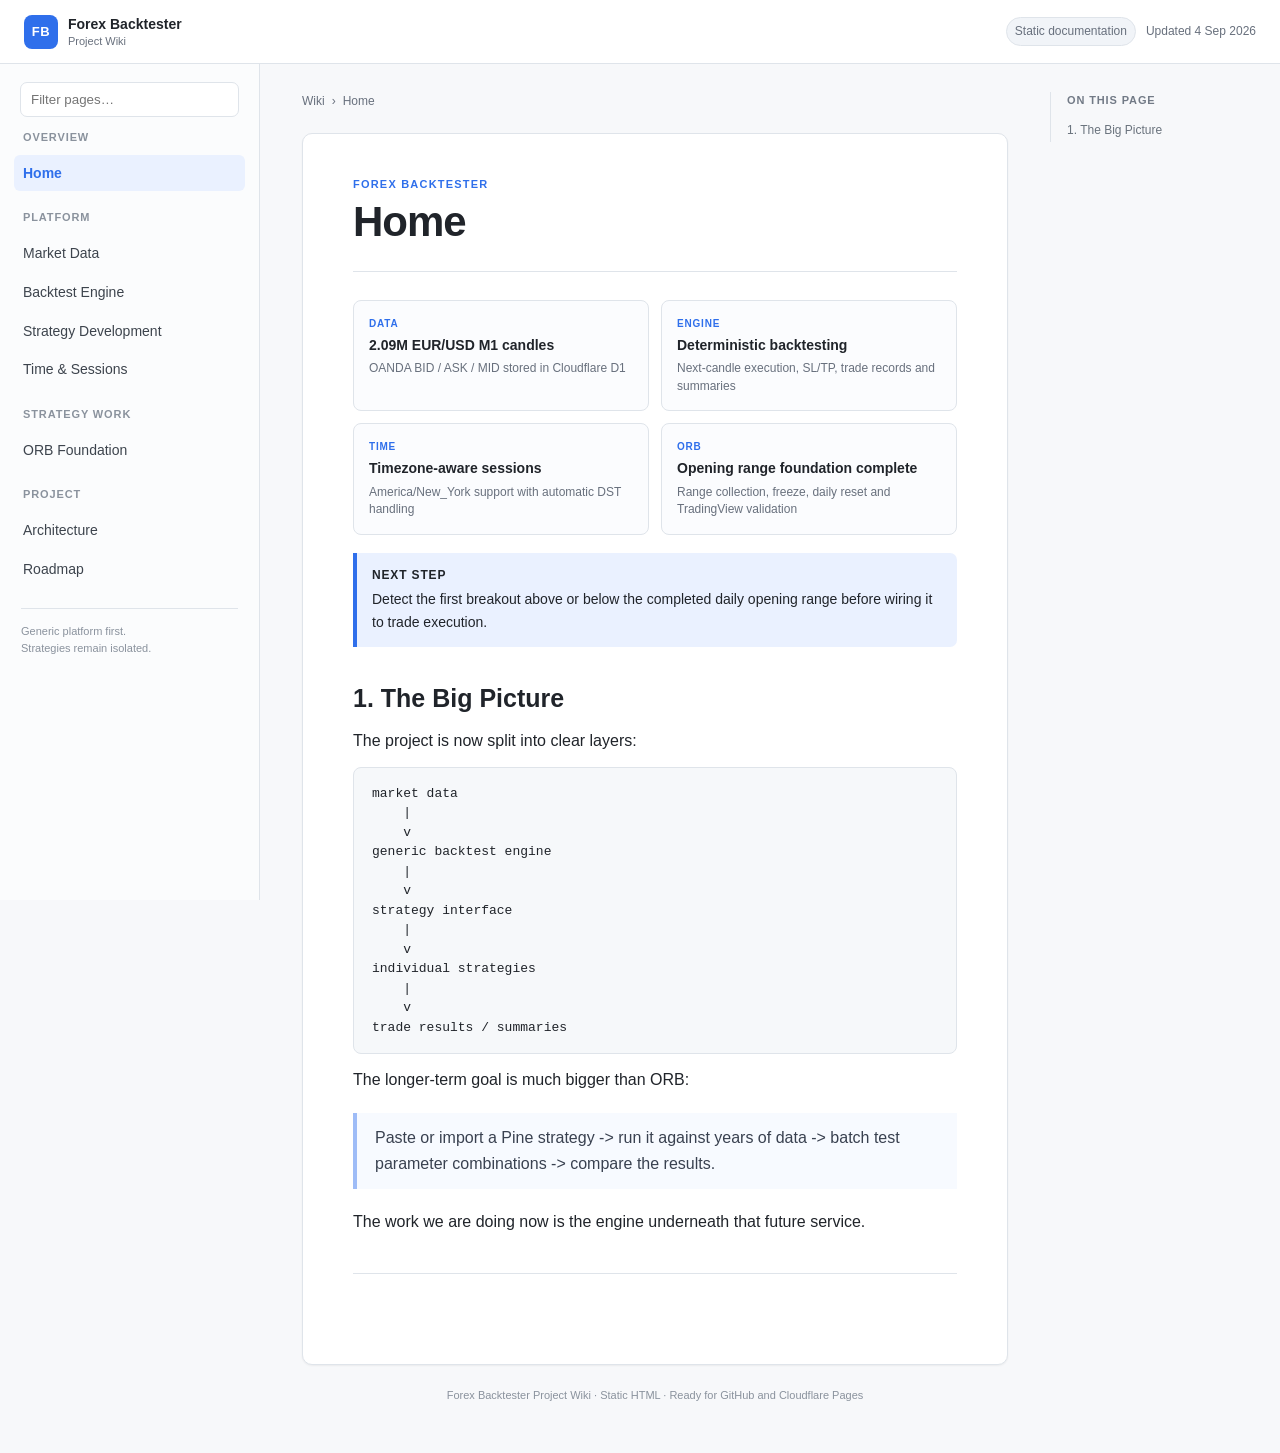
==== index.html @ 49b3a7f2 "initial commit" ====
<!doctype html>
<html lang="en">
<head>
  <meta charset="utf-8">
  <meta name="viewport" content="width=device-width, initial-scale=1">
  <meta name="description" content="Forex Backtester project wiki - Home">
  <title>Home · Forex Backtester Wiki</title>
  <link rel="icon" href="assets/favicon.svg" type="image/svg+xml">
  <link rel="stylesheet" href="assets/styles.css">
</head>
<body data-page="index.html">
  <header class="topbar">
    <button class="menu-button" id="menuButton" aria-label="Open navigation">☰</button>
    <a class="brand" href="index.html"><span class="brand-mark">FB</span><span><strong>Forex Backtester</strong><small>Project Wiki</small></span></a>
    <div class="topbar-meta"><span class="badge">Static documentation</span><span class="updated">Updated 4 Sep 2026</span></div>
  </header>

  <div class="layout">
    <aside class="sidebar" id="sidebar">
      <div class="sidebar-search-wrap">
        <label class="sr-only" for="navSearch">Filter navigation</label>
        <input id="navSearch" class="sidebar-search" type="search" placeholder="Filter pages…" autocomplete="off">
      </div>
      <nav class="sidebar-nav" aria-label="Wiki navigation">
        <div class="nav-group"><div class="nav-group-title">Overview</div><a class="nav-link active" href="index.html" data-search="home">Home</a></div><div class="nav-group"><div class="nav-group-title">Platform</div><a class="nav-link" href="data.html" data-search="market data">Market Data</a><a class="nav-link" href="engine.html" data-search="backtest engine">Backtest Engine</a><a class="nav-link" href="strategies.html" data-search="strategy development">Strategy Development</a><a class="nav-link" href="time.html" data-search="time &amp; sessions">Time &amp; Sessions</a></div><div class="nav-group"><div class="nav-group-title">Strategy Work</div><a class="nav-link" href="orb.html" data-search="orb foundation">ORB Foundation</a></div><div class="nav-group"><div class="nav-group-title">Project</div><a class="nav-link" href="architecture.html" data-search="architecture">Architecture</a><a class="nav-link" href="roadmap.html" data-search="roadmap">Roadmap</a></div>
      </nav>
      <div class="sidebar-footer">
        <span>Generic platform first.</span>
        <span>Strategies remain isolated.</span>
      </div>
    </aside>

    <main class="content">
      <div class="breadcrumbs"><a href="index.html">Wiki</a><span>›</span><span>Home</span></div>
      <article class="article">
        <div class="article-heading">
          <p class="eyebrow">Forex Backtester</p>
          <h1>Home</h1>
        </div>
        
        <section class="status-grid" aria-label="Project status">
          <div class="status-card"><span class="status-kicker">Data</span><strong>2.09M EUR/USD M1 candles</strong><span>OANDA BID / ASK / MID stored in Cloudflare D1</span></div>
          <div class="status-card"><span class="status-kicker">Engine</span><strong>Deterministic backtesting</strong><span>Next-candle execution, SL/TP, trade records and summaries</span></div>
          <div class="status-card"><span class="status-kicker">Time</span><strong>Timezone-aware sessions</strong><span>America/New_York support with automatic DST handling</span></div>
          <div class="status-card"><span class="status-kicker">ORB</span><strong>Opening range foundation complete</strong><span>Range collection, freeze, daily reset and TradingView validation</span></div>
        </section>
        <div class="callout next-step"><strong>Next step</strong><span>Detect the first breakout above or below the completed daily opening range before wiring it to trade execution.</span></div>
        
        <div class="prose">
          <h2 id="the-big-picture">1. The Big Picture</h2>
<p>The project is now split into clear layers:</p>
<pre><code class="language-text">market data
    |
    v
generic backtest engine
    |
    v
strategy interface
    |
    v
individual strategies
    |
    v
trade results / summaries
</code></pre>
<p>The longer-term goal is much bigger than ORB:</p>
<blockquote>
<p>Paste or import a Pine strategy -&gt; run it against years of data -&gt; batch test parameter combinations -&gt; compare the results.</p>
</blockquote>
<p>The work we are doing now is the engine underneath that future service.</p>
<hr/>

        </div>
      </article>
      <footer class="page-footer">Forex Backtester Project Wiki · Static HTML · Ready for GitHub and Cloudflare Pages</footer>
    </main>

    <aside class="toc" aria-label="On this page">
      <div class="toc-inner">
        <div class="toc-title">On this page</div>
        <a class="toc-link h2" href="#the-big-picture">1. The Big Picture</a>
      </div>
    </aside>
  </div>

  <div class="scrim" id="scrim"></div>
  <script src="assets/wiki.js"></script>
</body>
</html>
---- assets/styles.css ----
:root {
  --bg: #f7f8fa;
  --surface: #ffffff;
  --surface-soft: #f1f4f8;
  --border: #dfe4ea;
  --text: #20242a;
  --muted: #68707d;
  --accent: #2f6feb;
  --accent-soft: #eaf1ff;
  --code: #f4f6f8;
  --sidebar: #fbfcfd;
  --shadow: 0 1px 2px rgba(31,35,40,.06);
}
* { box-sizing: border-box; }
html { scroll-behavior: smooth; }
body { margin: 0; font-family: -apple-system, BlinkMacSystemFont, "Segoe UI", Roboto, Helvetica, Arial, sans-serif; color: var(--text); background: var(--bg); line-height: 1.62; }
a { color: var(--accent); text-decoration: none; }
a:hover { text-decoration: underline; }
.topbar { height: 64px; position: sticky; top: 0; z-index: 50; display: flex; align-items: center; gap: 18px; padding: 0 24px; border-bottom: 1px solid var(--border); background: rgba(255,255,255,.96); backdrop-filter: blur(10px); }
.brand { display: inline-flex; align-items: center; gap: 10px; color: var(--text); text-decoration: none; min-width: 242px; }
.brand:hover { text-decoration: none; }
.brand-mark { width: 34px; height: 34px; border-radius: 8px; display: grid; place-items: center; background: var(--accent); color: #fff; font-size: 13px; font-weight: 800; letter-spacing: .04em; }
.brand strong, .brand small { display: block; line-height: 1.15; }
.brand strong { font-size: 14px; }
.brand small { font-size: 11px; color: var(--muted); margin-top: 3px; }
.topbar-meta { margin-left: auto; display: flex; align-items: center; gap: 10px; color: var(--muted); font-size: 12px; }
.badge { padding: 4px 8px; background: var(--surface-soft); border: 1px solid var(--border); border-radius: 999px; }
.menu-button { display: none; border: 0; background: transparent; font-size: 22px; cursor: pointer; }
.layout { display: grid; grid-template-columns: 260px minmax(0, 1fr) 230px; min-height: calc(100vh - 64px); }
.sidebar { position: sticky; top: 64px; height: calc(100vh - 64px); overflow-y: auto; border-right: 1px solid var(--border); background: var(--sidebar); padding: 18px 14px 24px; }
.sidebar-search-wrap { padding: 0 6px 12px; }
.sidebar-search { width: 100%; border: 1px solid var(--border); border-radius: 7px; padding: 9px 10px; background: #fff; color: var(--text); outline: none; }
.sidebar-search:focus { border-color: var(--accent); box-shadow: 0 0 0 3px var(--accent-soft); }
.nav-group { margin-bottom: 18px; }
.nav-group-title { padding: 0 9px 6px; color: #8a929d; font-size: 11px; font-weight: 700; letter-spacing: .08em; text-transform: uppercase; }
.nav-link { display: block; margin: 2px 0; padding: 7px 9px; border-radius: 6px; color: #3d444d; font-size: 14px; font-weight: 500; }
.nav-link:hover { background: var(--surface-soft); text-decoration: none; }
.nav-link.active { color: var(--accent); background: var(--accent-soft); font-weight: 650; }
.sidebar-footer { border-top: 1px solid var(--border); margin: 20px 7px 0; padding-top: 14px; color: #8a929d; font-size: 11px; line-height: 1.55; }
.sidebar-footer span { display: block; }
.content { min-width: 0; padding: 28px 42px 48px; }
.breadcrumbs { max-width: 880px; margin: 0 auto 22px; color: var(--muted); font-size: 12px; display: flex; gap: 7px; }
.breadcrumbs a { color: var(--muted); }
.article { max-width: 880px; margin: 0 auto; background: var(--surface); border: 1px solid var(--border); border-radius: 10px; box-shadow: var(--shadow); padding: 42px 50px 52px; }
.article-heading { padding-bottom: 24px; border-bottom: 1px solid var(--border); margin-bottom: 28px; }
.eyebrow { margin: 0 0 4px; color: var(--accent); text-transform: uppercase; letter-spacing: .11em; font-size: 11px; font-weight: 800; }
.article-heading h1 { margin: 0; font-size: clamp(30px, 4vw, 42px); line-height: 1.15; letter-spacing: -.025em; }
.status-grid { display: grid; grid-template-columns: repeat(2, minmax(0,1fr)); gap: 12px; margin: 0 0 18px; }
.status-card { border: 1px solid var(--border); background: #fbfcfe; border-radius: 8px; padding: 15px; }
.status-card strong, .status-card span { display: block; }
.status-card strong { margin: 2px 0 4px; font-size: 14px; }
.status-card span:last-child { color: var(--muted); font-size: 12px; line-height: 1.45; }
.status-kicker { color: var(--accent); font-size: 10px; font-weight: 800; letter-spacing: .08em; text-transform: uppercase; }
.callout { border-left: 4px solid var(--accent); background: var(--accent-soft); padding: 13px 15px; border-radius: 0 7px 7px 0; margin: 18px 0 30px; }
.callout strong, .callout span { display: block; }
.callout strong { font-size: 12px; text-transform: uppercase; letter-spacing: .07em; margin-bottom: 3px; }
.callout span { font-size: 14px; }
.prose h2 { font-size: 25px; line-height: 1.25; margin: 44px 0 14px; padding-top: 6px; scroll-margin-top: 88px; }
.prose h2:first-child { margin-top: 0; }
.prose h3 { font-size: 18px; margin: 28px 0 10px; scroll-margin-top: 88px; }
.prose p { margin: 12px 0; }
.prose ul, .prose ol { padding-left: 24px; }
.prose li { margin: 5px 0; }
.prose blockquote { margin: 20px 0; padding: 12px 18px; border-left: 4px solid #9ebcf7; background: #f7faff; color: #394150; }
.prose blockquote p { margin: 0; }
.prose hr { border: 0; border-top: 1px solid var(--border); margin: 38px 0; }
.prose code { font-family: ui-monospace, SFMono-Regular, Menlo, Consolas, monospace; background: var(--code); border: 1px solid #e7eaee; border-radius: 4px; padding: .12em .35em; font-size: .89em; }
.prose pre { overflow-x: auto; background: #f6f8fa; border: 1px solid var(--border); border-radius: 8px; padding: 16px 18px; line-height: 1.5; }
.prose pre code { background: none; border: 0; padding: 0; font-size: 13px; }
.prose table { width: 100%; border-collapse: collapse; margin: 18px 0; font-size: 14px; }
.prose th, .prose td { border: 1px solid var(--border); padding: 8px 10px; text-align: left; }
.prose th { background: var(--surface-soft); }
.prose input[type="checkbox"] { margin-right: 7px; }
.toc { position: sticky; top: 64px; height: calc(100vh - 64px); padding: 28px 18px 20px 0; }
.toc-inner { position: sticky; top: 92px; border-left: 1px solid var(--border); padding-left: 16px; max-height: calc(100vh - 120px); overflow-y: auto; }
.toc-title { color: #727a86; font-size: 11px; font-weight: 800; text-transform: uppercase; letter-spacing: .08em; margin-bottom: 8px; }
.toc-link { display: block; color: #6a737d; font-size: 12px; line-height: 1.35; padding: 4px 0; }
.toc-link.h3 { padding-left: 10px; font-size: 11px; }
.toc-link:hover { color: var(--accent); text-decoration: none; }
.toc-empty { color: #9aa1aa; font-size: 12px; }
.page-footer { max-width: 880px; margin: 22px auto 0; color: #8a929d; text-align: center; font-size: 11px; }
.scrim { display: none; }
.sr-only { position: absolute; width: 1px; height: 1px; padding: 0; margin: -1px; overflow: hidden; clip: rect(0,0,0,0); border: 0; }
@media (max-width: 1120px) {
  .layout { grid-template-columns: 240px minmax(0,1fr); }
  .toc { display: none; }
  .content { padding-right: 28px; }
}
@media (max-width: 780px) {
  .topbar { padding: 0 14px; }
  .menu-button { display: inline-block; }
  .brand { min-width: 0; }
  .topbar-meta .updated { display: none; }
  .layout { display: block; }
  .sidebar { position: fixed; z-index: 80; left: 0; top: 64px; width: 280px; transform: translateX(-100%); transition: transform .2s ease; box-shadow: 8px 0 24px rgba(0,0,0,.12); }
  body.nav-open .sidebar { transform: translateX(0); }
  .scrim { position: fixed; z-index: 70; inset: 64px 0 0; background: rgba(0,0,0,.26); }
  body.nav-open .scrim { display: block; }
  .content { padding: 20px 14px 36px; }
  .article { padding: 28px 22px 36px; border-radius: 8px; }
  .status-grid { grid-template-columns: 1fr; }
  .breadcrumbs { padding: 0 4px; }
}
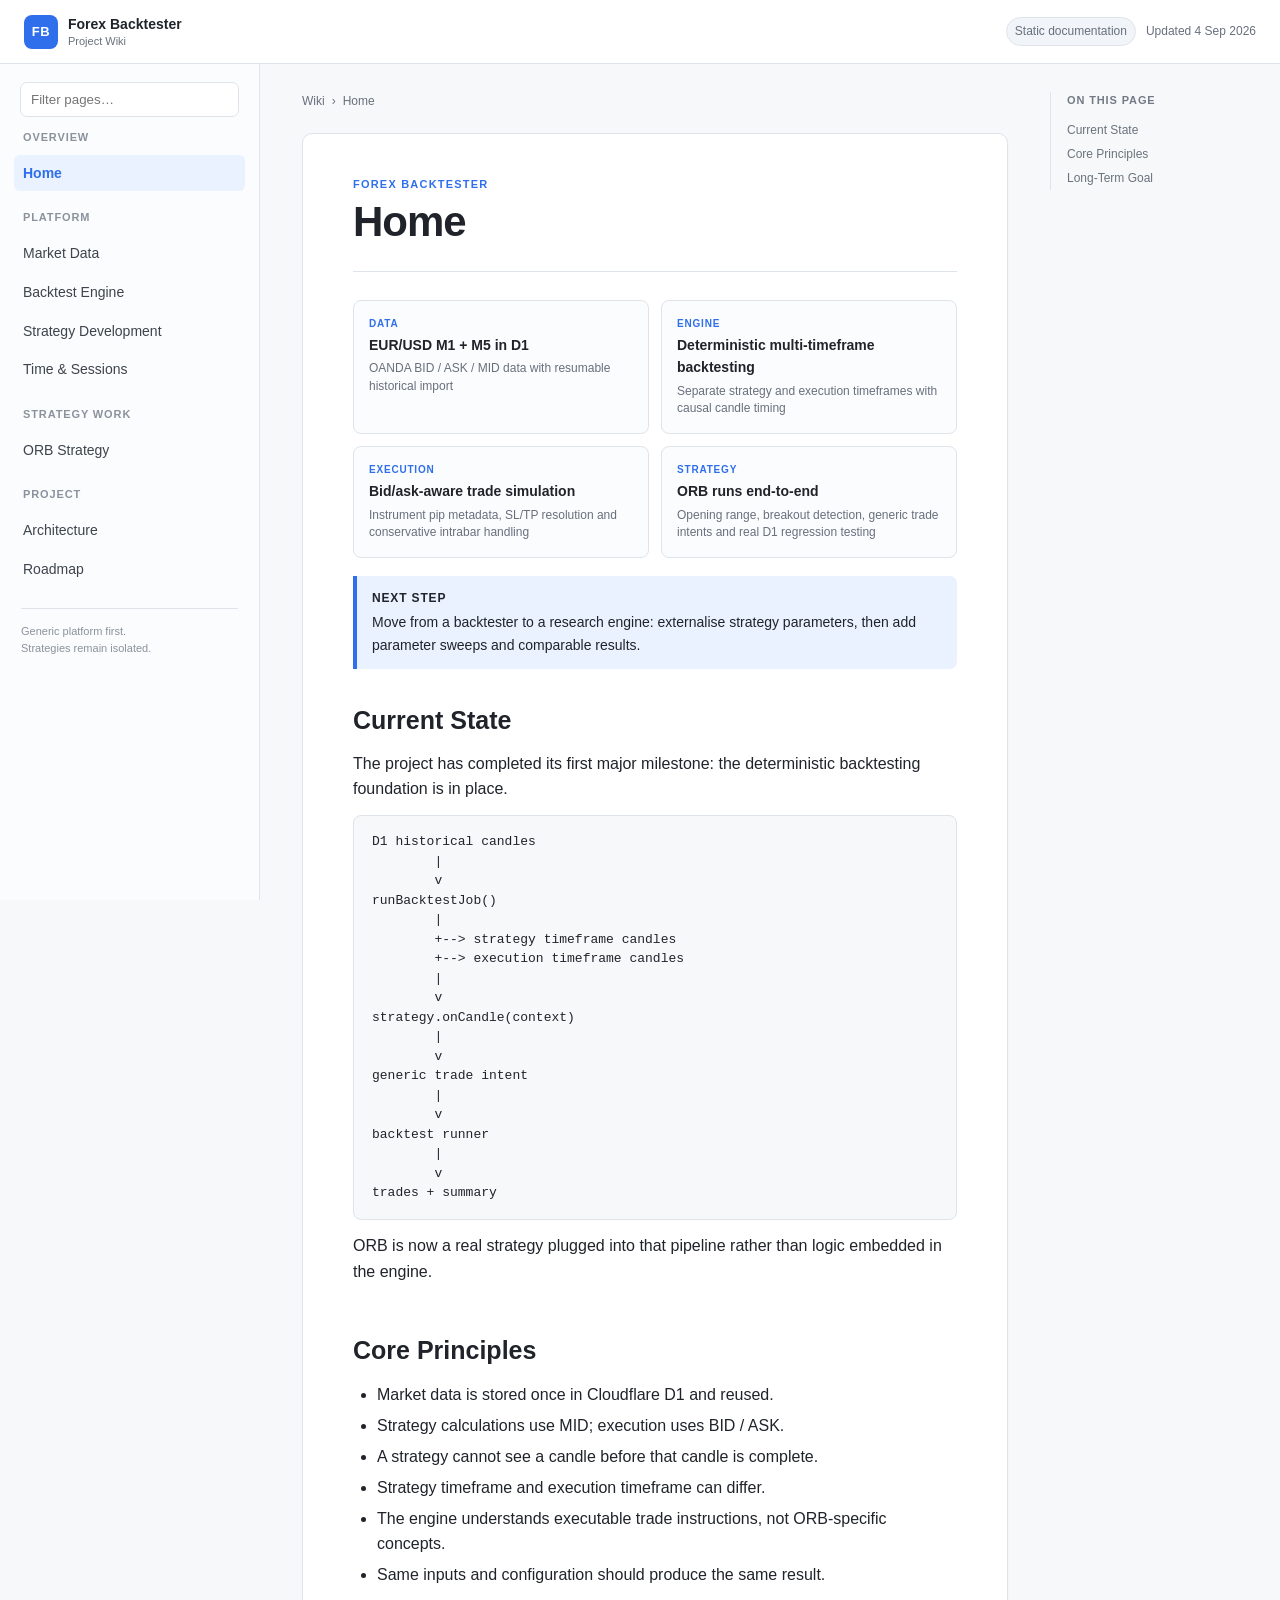
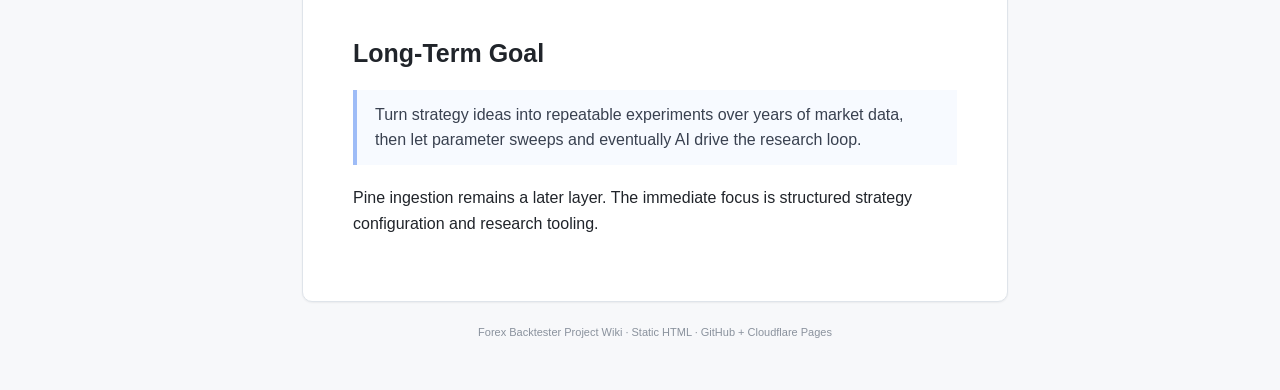
==== commit e10b9c5e: "docs: update wiki for current backtester architecture" ====
--- a/index.html
+++ b/index.html
@@ -14,76 +14,70 @@
     <a class="brand" href="index.html"><span class="brand-mark">FB</span><span><strong>Forex Backtester</strong><small>Project Wiki</small></span></a>
     <div class="topbar-meta"><span class="badge">Static documentation</span><span class="updated">Updated 4 Sep 2026</span></div>
   </header>
-
   <div class="layout">
     <aside class="sidebar" id="sidebar">
-      <div class="sidebar-search-wrap">
-        <label class="sr-only" for="navSearch">Filter navigation</label>
-        <input id="navSearch" class="sidebar-search" type="search" placeholder="Filter pages…" autocomplete="off">
-      </div>
+      <div class="sidebar-search-wrap"><label class="sr-only" for="navSearch">Filter navigation</label><input id="navSearch" class="sidebar-search" type="search" placeholder="Filter pages…" autocomplete="off"></div>
       <nav class="sidebar-nav" aria-label="Wiki navigation">
-        <div class="nav-group"><div class="nav-group-title">Overview</div><a class="nav-link active" href="index.html" data-search="home">Home</a></div><div class="nav-group"><div class="nav-group-title">Platform</div><a class="nav-link" href="data.html" data-search="market data">Market Data</a><a class="nav-link" href="engine.html" data-search="backtest engine">Backtest Engine</a><a class="nav-link" href="strategies.html" data-search="strategy development">Strategy Development</a><a class="nav-link" href="time.html" data-search="time &amp; sessions">Time &amp; Sessions</a></div><div class="nav-group"><div class="nav-group-title">Strategy Work</div><a class="nav-link" href="orb.html" data-search="orb foundation">ORB Foundation</a></div><div class="nav-group"><div class="nav-group-title">Project</div><a class="nav-link" href="architecture.html" data-search="architecture">Architecture</a><a class="nav-link" href="roadmap.html" data-search="roadmap">Roadmap</a></div>
+        <div class="nav-group"><div class="nav-group-title">Overview</div><a class="nav-link active" href="index.html" data-search="home status">Home</a></div>
+        <div class="nav-group"><div class="nav-group-title">Platform</div><a class="nav-link" href="data.html" data-search="market data d1 oanda">Market Data</a><a class="nav-link" href="engine.html" data-search="backtest engine execution">Backtest Engine</a><a class="nav-link" href="strategies.html" data-search="strategy development trade intent">Strategy Development</a><a class="nav-link" href="time.html" data-search="time sessions timeframe">Time &amp; Sessions</a></div>
+        <div class="nav-group"><div class="nav-group-title">Strategy Work</div><a class="nav-link" href="orb.html" data-search="orb opening range breakout">ORB Strategy</a></div>
+        <div class="nav-group"><div class="nav-group-title">Project</div><a class="nav-link" href="architecture.html" data-search="architecture">Architecture</a><a class="nav-link" href="roadmap.html" data-search="roadmap research sweeps ai pine">Roadmap</a></div>
       </nav>
-      <div class="sidebar-footer">
-        <span>Generic platform first.</span>
-        <span>Strategies remain isolated.</span>
-      </div>
+      <div class="sidebar-footer"><span>Generic platform first.</span><span>Strategies remain isolated.</span></div>
     </aside>
-
     <main class="content">
       <div class="breadcrumbs"><a href="index.html">Wiki</a><span>›</span><span>Home</span></div>
       <article class="article">
-        <div class="article-heading">
-          <p class="eyebrow">Forex Backtester</p>
-          <h1>Home</h1>
-        </div>
-        
+        <div class="article-heading"><p class="eyebrow">Forex Backtester</p><h1>Home</h1></div>
         <section class="status-grid" aria-label="Project status">
-          <div class="status-card"><span class="status-kicker">Data</span><strong>2.09M EUR/USD M1 candles</strong><span>OANDA BID / ASK / MID stored in Cloudflare D1</span></div>
-          <div class="status-card"><span class="status-kicker">Engine</span><strong>Deterministic backtesting</strong><span>Next-candle execution, SL/TP, trade records and summaries</span></div>
-          <div class="status-card"><span class="status-kicker">Time</span><strong>Timezone-aware sessions</strong><span>America/New_York support with automatic DST handling</span></div>
-          <div class="status-card"><span class="status-kicker">ORB</span><strong>Opening range foundation complete</strong><span>Range collection, freeze, daily reset and TradingView validation</span></div>
+          <div class="status-card"><span class="status-kicker">Data</span><strong>EUR/USD M1 + M5 in D1</strong><span>OANDA BID / ASK / MID data with resumable historical import</span></div>
+          <div class="status-card"><span class="status-kicker">Engine</span><strong>Deterministic multi-timeframe backtesting</strong><span>Separate strategy and execution timeframes with causal candle timing</span></div>
+          <div class="status-card"><span class="status-kicker">Execution</span><strong>Bid/ask-aware trade simulation</strong><span>Instrument pip metadata, SL/TP resolution and conservative intrabar handling</span></div>
+          <div class="status-card"><span class="status-kicker">Strategy</span><strong>ORB runs end-to-end</strong><span>Opening range, breakout detection, generic trade intents and real D1 regression testing</span></div>
         </section>
-        <div class="callout next-step"><strong>Next step</strong><span>Detect the first breakout above or below the completed daily opening range before wiring it to trade execution.</span></div>
-        
+        <div class="callout next-step"><strong>Next step</strong><span>Move from a backtester to a research engine: externalise strategy parameters, then add parameter sweeps and comparable results.</span></div>
         <div class="prose">
-          <h2 id="the-big-picture">1. The Big Picture</h2>
-<p>The project is now split into clear layers:</p>
-<pre><code class="language-text">market data
-    |
-    v
-generic backtest engine
-    |
-    v
-strategy interface
-    |
-    v
-individual strategies
-    |
-    v
-trade results / summaries
+          <h2 id="current-state">Current State</h2>
+          <p>The project has completed its first major milestone: the deterministic backtesting foundation is in place.</p>
+          <pre><code class="language-text">D1 historical candles
+        |
+        v
+runBacktestJob()
+        |
+        +--> strategy timeframe candles
+        +--> execution timeframe candles
+        |
+        v
+strategy.onCandle(context)
+        |
+        v
+generic trade intent
+        |
+        v
+backtest runner
+        |
+        v
+trades + summary
 </code></pre>
-<p>The longer-term goal is much bigger than ORB:</p>
-<blockquote>
-<p>Paste or import a Pine strategy -&gt; run it against years of data -&gt; batch test parameter combinations -&gt; compare the results.</p>
-</blockquote>
-<p>The work we are doing now is the engine underneath that future service.</p>
-<hr/>
-
+          <p>ORB is now a real strategy plugged into that pipeline rather than logic embedded in the engine.</p>
+          <h2 id="principles">Core Principles</h2>
+          <ul>
+            <li>Market data is stored once in Cloudflare D1 and reused.</li>
+            <li>Strategy calculations use MID; execution uses BID / ASK.</li>
+            <li>A strategy cannot see a candle before that candle is complete.</li>
+            <li>Strategy timeframe and execution timeframe can differ.</li>
+            <li>The engine understands executable trade instructions, not ORB-specific concepts.</li>
+            <li>Same inputs and configuration should produce the same result.</li>
+          </ul>
+          <h2 id="long-term-goal">Long-Term Goal</h2>
+          <blockquote><p>Turn strategy ideas into repeatable experiments over years of market data, then let parameter sweeps and eventually AI drive the research loop.</p></blockquote>
+          <p>Pine ingestion remains a later layer. The immediate focus is structured strategy configuration and research tooling.</p>
         </div>
       </article>
-      <footer class="page-footer">Forex Backtester Project Wiki · Static HTML · Ready for GitHub and Cloudflare Pages</footer>
+      <footer class="page-footer">Forex Backtester Project Wiki · Static HTML · GitHub + Cloudflare Pages</footer>
     </main>
-
-    <aside class="toc" aria-label="On this page">
-      <div class="toc-inner">
-        <div class="toc-title">On this page</div>
-        <a class="toc-link h2" href="#the-big-picture">1. The Big Picture</a>
-      </div>
-    </aside>
+    <aside class="toc" aria-label="On this page"><div class="toc-inner"><div class="toc-title">On this page</div><a class="toc-link h2" href="#current-state">Current State</a><a class="toc-link h2" href="#principles">Core Principles</a><a class="toc-link h2" href="#long-term-goal">Long-Term Goal</a></div></aside>
   </div>
-
-  <div class="scrim" id="scrim"></div>
-  <script src="assets/wiki.js"></script>
+  <div class="scrim" id="scrim"></div><script src="assets/wiki.js"></script>
 </body>
 </html>
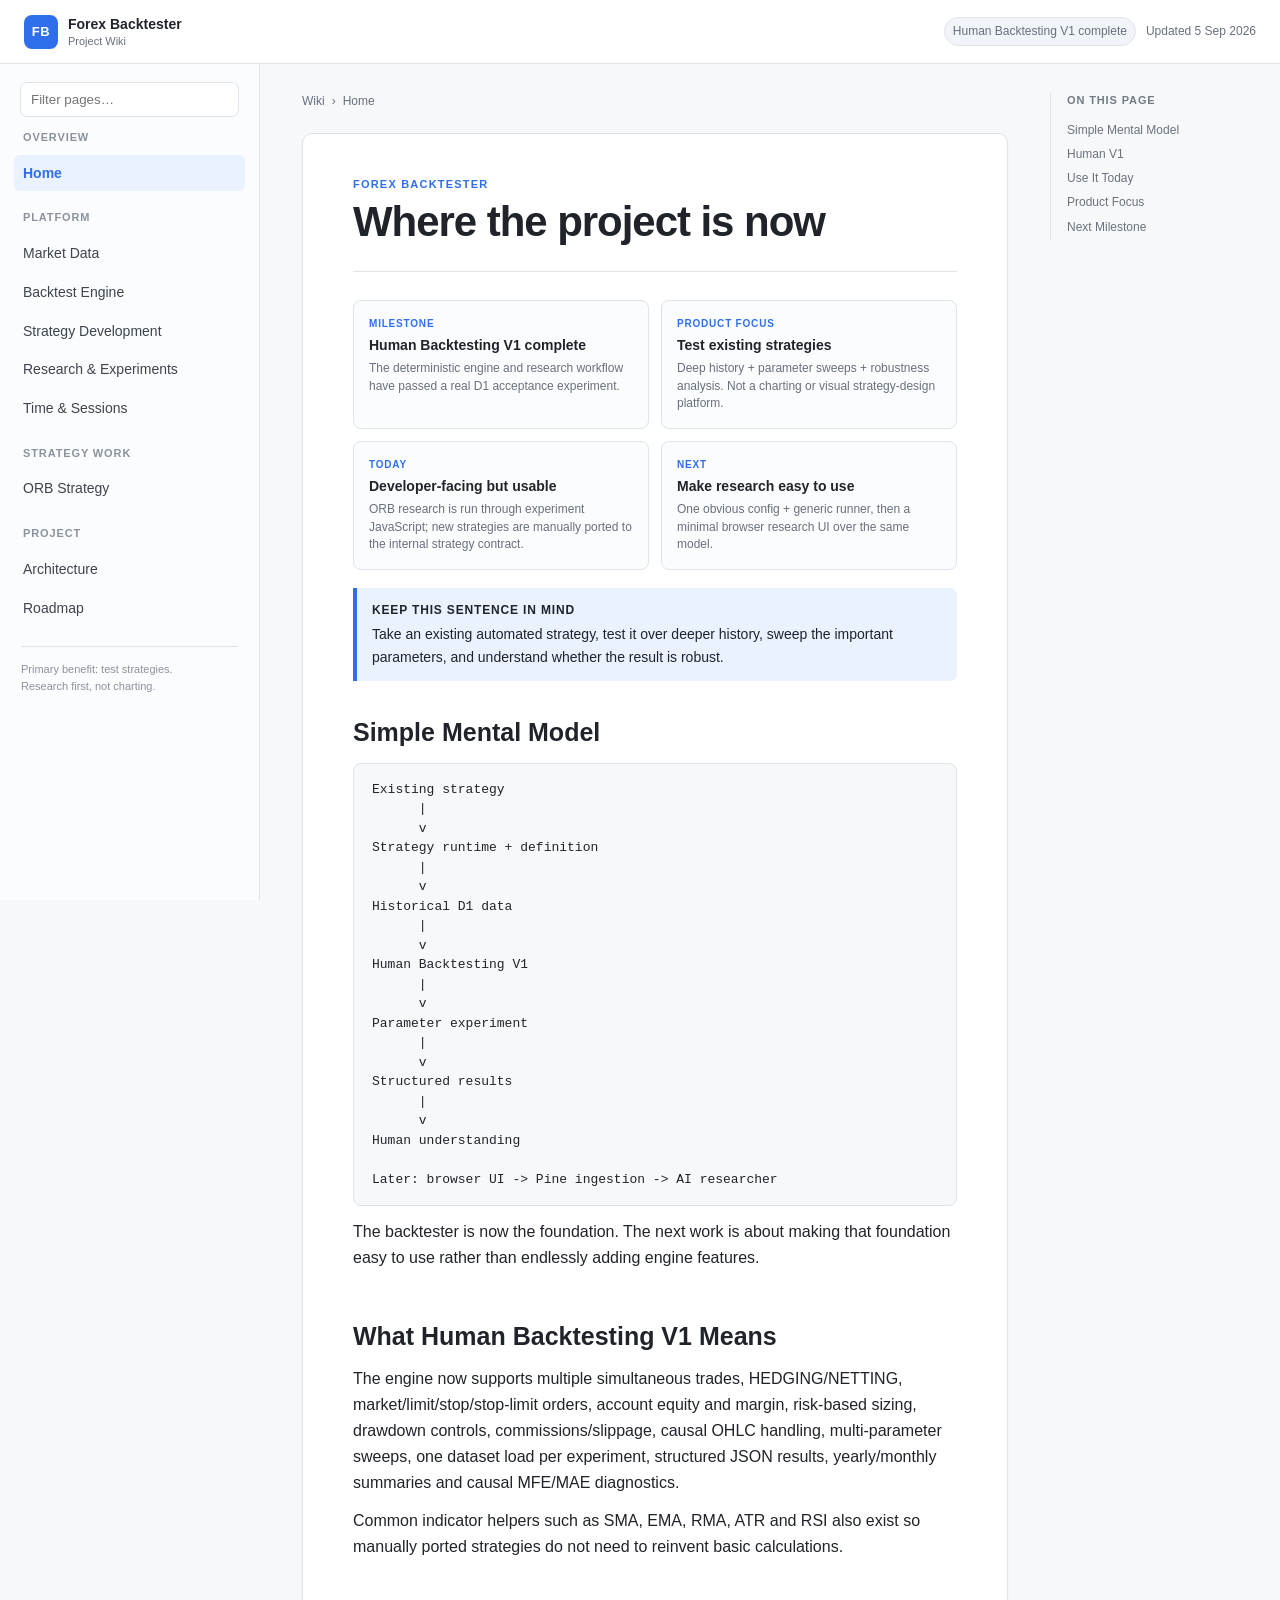
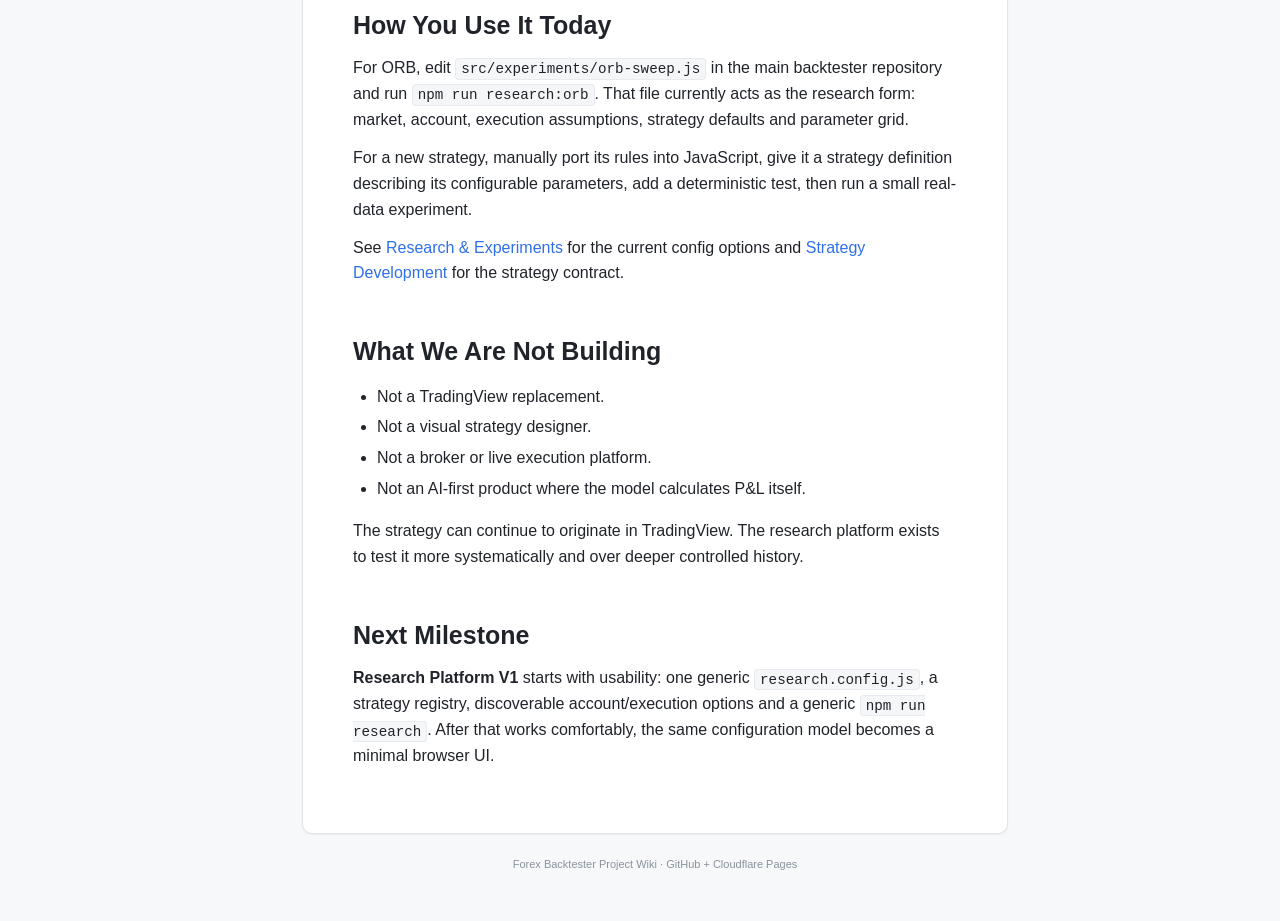
==== commit f64c9377: "docs: update wiki for Human Backtesting V1 completion" ====
--- a/index.html
+++ b/index.html
@@ -1,83 +1,33 @@
 <!doctype html>
-<html lang="en">
-<head>
-  <meta charset="utf-8">
-  <meta name="viewport" content="width=device-width, initial-scale=1">
-  <meta name="description" content="Forex Backtester project wiki - Home">
-  <title>Home · Forex Backtester Wiki</title>
-  <link rel="icon" href="assets/favicon.svg" type="image/svg+xml">
-  <link rel="stylesheet" href="assets/styles.css">
-</head>
-<body data-page="index.html">
-  <header class="topbar">
-    <button class="menu-button" id="menuButton" aria-label="Open navigation">☰</button>
-    <a class="brand" href="index.html"><span class="brand-mark">FB</span><span><strong>Forex Backtester</strong><small>Project Wiki</small></span></a>
-    <div class="topbar-meta"><span class="badge">Static documentation</span><span class="updated">Updated 4 Sep 2026</span></div>
-  </header>
-  <div class="layout">
-    <aside class="sidebar" id="sidebar">
-      <div class="sidebar-search-wrap"><label class="sr-only" for="navSearch">Filter navigation</label><input id="navSearch" class="sidebar-search" type="search" placeholder="Filter pages…" autocomplete="off"></div>
-      <nav class="sidebar-nav" aria-label="Wiki navigation">
-        <div class="nav-group"><div class="nav-group-title">Overview</div><a class="nav-link active" href="index.html" data-search="home status">Home</a></div>
-        <div class="nav-group"><div class="nav-group-title">Platform</div><a class="nav-link" href="data.html" data-search="market data d1 oanda">Market Data</a><a class="nav-link" href="engine.html" data-search="backtest engine execution">Backtest Engine</a><a class="nav-link" href="strategies.html" data-search="strategy development trade intent">Strategy Development</a><a class="nav-link" href="time.html" data-search="time sessions timeframe">Time &amp; Sessions</a></div>
-        <div class="nav-group"><div class="nav-group-title">Strategy Work</div><a class="nav-link" href="orb.html" data-search="orb opening range breakout">ORB Strategy</a></div>
-        <div class="nav-group"><div class="nav-group-title">Project</div><a class="nav-link" href="architecture.html" data-search="architecture">Architecture</a><a class="nav-link" href="roadmap.html" data-search="roadmap research sweeps ai pine">Roadmap</a></div>
-      </nav>
-      <div class="sidebar-footer"><span>Generic platform first.</span><span>Strategies remain isolated.</span></div>
-    </aside>
-    <main class="content">
-      <div class="breadcrumbs"><a href="index.html">Wiki</a><span>›</span><span>Home</span></div>
-      <article class="article">
-        <div class="article-heading"><p class="eyebrow">Forex Backtester</p><h1>Home</h1></div>
-        <section class="status-grid" aria-label="Project status">
-          <div class="status-card"><span class="status-kicker">Data</span><strong>EUR/USD M1 + M5 in D1</strong><span>OANDA BID / ASK / MID data with resumable historical import</span></div>
-          <div class="status-card"><span class="status-kicker">Engine</span><strong>Deterministic multi-timeframe backtesting</strong><span>Separate strategy and execution timeframes with causal candle timing</span></div>
-          <div class="status-card"><span class="status-kicker">Execution</span><strong>Bid/ask-aware trade simulation</strong><span>Instrument pip metadata, SL/TP resolution and conservative intrabar handling</span></div>
-          <div class="status-card"><span class="status-kicker">Strategy</span><strong>ORB runs end-to-end</strong><span>Opening range, breakout detection, generic trade intents and real D1 regression testing</span></div>
-        </section>
-        <div class="callout next-step"><strong>Next step</strong><span>Move from a backtester to a research engine: externalise strategy parameters, then add parameter sweeps and comparable results.</span></div>
-        <div class="prose">
-          <h2 id="current-state">Current State</h2>
-          <p>The project has completed its first major milestone: the deterministic backtesting foundation is in place.</p>
-          <pre><code class="language-text">D1 historical candles
-        |
-        v
-runBacktestJob()
-        |
-        +--> strategy timeframe candles
-        +--> execution timeframe candles
-        |
-        v
-strategy.onCandle(context)
-        |
-        v
-generic trade intent
-        |
-        v
-backtest runner
-        |
-        v
-trades + summary
-</code></pre>
-          <p>ORB is now a real strategy plugged into that pipeline rather than logic embedded in the engine.</p>
-          <h2 id="principles">Core Principles</h2>
-          <ul>
-            <li>Market data is stored once in Cloudflare D1 and reused.</li>
-            <li>Strategy calculations use MID; execution uses BID / ASK.</li>
-            <li>A strategy cannot see a candle before that candle is complete.</li>
-            <li>Strategy timeframe and execution timeframe can differ.</li>
-            <li>The engine understands executable trade instructions, not ORB-specific concepts.</li>
-            <li>Same inputs and configuration should produce the same result.</li>
-          </ul>
-          <h2 id="long-term-goal">Long-Term Goal</h2>
-          <blockquote><p>Turn strategy ideas into repeatable experiments over years of market data, then let parameter sweeps and eventually AI drive the research loop.</p></blockquote>
-          <p>Pine ingestion remains a later layer. The immediate focus is structured strategy configuration and research tooling.</p>
-        </div>
-      </article>
-      <footer class="page-footer">Forex Backtester Project Wiki · Static HTML · GitHub + Cloudflare Pages</footer>
-    </main>
-    <aside class="toc" aria-label="On this page"><div class="toc-inner"><div class="toc-title">On this page</div><a class="toc-link h2" href="#current-state">Current State</a><a class="toc-link h2" href="#principles">Core Principles</a><a class="toc-link h2" href="#long-term-goal">Long-Term Goal</a></div></aside>
-  </div>
-  <div class="scrim" id="scrim"></div><script src="assets/wiki.js"></script>
-</body>
-</html>+<html lang="en"><head><meta charset="utf-8"><meta name="viewport" content="width=device-width, initial-scale=1"><meta name="description" content="Forex Backtester project wiki - Home"><title>Home · Forex Backtester Wiki</title><link rel="icon" href="assets/favicon.svg" type="image/svg+xml"><link rel="stylesheet" href="assets/styles.css"></head>
+<body data-page="index.html"><header class="topbar"><button class="menu-button" id="menuButton" aria-label="Open navigation">☰</button><a class="brand" href="index.html"><span class="brand-mark">FB</span><span><strong>Forex Backtester</strong><small>Project Wiki</small></span></a><div class="topbar-meta"><span class="badge">Human Backtesting V1 complete</span><span class="updated">Updated 5 Sep 2026</span></div></header>
+<div class="layout"><aside class="sidebar" id="sidebar"><div class="sidebar-search-wrap"><label class="sr-only" for="navSearch">Filter navigation</label><input id="navSearch" class="sidebar-search" type="search" placeholder="Filter pages…" autocomplete="off"></div><nav class="sidebar-nav" aria-label="Wiki navigation"><div class="nav-group"><div class="nav-group-title">Overview</div><a class="nav-link active" href="index.html" data-search="home status product focus">Home</a></div><div class="nav-group"><div class="nav-group-title">Platform</div><a class="nav-link" href="data.html" data-search="market data d1 oanda">Market Data</a><a class="nav-link" href="engine.html" data-search="backtest engine account execution">Backtest Engine</a><a class="nav-link" href="strategies.html" data-search="strategy development definition indicators">Strategy Development</a><a class="nav-link" href="research.html" data-search="research experiments config parameters sweep">Research &amp; Experiments</a><a class="nav-link" href="time.html" data-search="time sessions timeframe">Time &amp; Sessions</a></div><div class="nav-group"><div class="nav-group-title">Strategy Work</div><a class="nav-link" href="orb.html" data-search="orb opening range breakout acceptance">ORB Strategy</a></div><div class="nav-group"><div class="nav-group-title">Project</div><a class="nav-link" href="architecture.html" data-search="architecture mental model">Architecture</a><a class="nav-link" href="roadmap.html" data-search="roadmap next milestone web ui pine ai">Roadmap</a></div></nav><div class="sidebar-footer"><span>Primary benefit: test strategies.</span><span>Research first, not charting.</span></div></aside>
+<main class="content"><div class="breadcrumbs"><a href="index.html">Wiki</a><span>›</span><span>Home</span></div><article class="article"><div class="article-heading"><p class="eyebrow">Forex Backtester</p><h1>Where the project is now</h1></div>
+<section class="status-grid" aria-label="Project status"><div class="status-card"><span class="status-kicker">Milestone</span><strong>Human Backtesting V1 complete</strong><span>The deterministic engine and research workflow have passed a real D1 acceptance experiment.</span></div><div class="status-card"><span class="status-kicker">Product focus</span><strong>Test existing strategies</strong><span>Deep history + parameter sweeps + robustness analysis. Not a charting or visual strategy-design platform.</span></div><div class="status-card"><span class="status-kicker">Today</span><strong>Developer-facing but usable</strong><span>ORB research is run through experiment JavaScript; new strategies are manually ported to the internal strategy contract.</span></div><div class="status-card"><span class="status-kicker">Next</span><strong>Make research easy to use</strong><span>One obvious config + generic runner, then a minimal browser research UI over the same model.</span></div></section>
+<div class="callout next-step"><strong>Keep this sentence in mind</strong><span>Take an existing automated strategy, test it over deeper history, sweep the important parameters, and understand whether the result is robust.</span></div>
+<div class="prose"><h2 id="mental-model">Simple Mental Model</h2><pre><code class="language-text">Existing strategy
+      |
+      v
+Strategy runtime + definition
+      |
+      v
+Historical D1 data
+      |
+      v
+Human Backtesting V1
+      |
+      v
+Parameter experiment
+      |
+      v
+Structured results
+      |
+      v
+Human understanding
+
+Later: browser UI -> Pine ingestion -> AI researcher
+</code></pre><p>The backtester is now the foundation. The next work is about making that foundation easy to use rather than endlessly adding engine features.</p>
+<h2 id="complete">What Human Backtesting V1 Means</h2><p>The engine now supports multiple simultaneous trades, HEDGING/NETTING, market/limit/stop/stop-limit orders, account equity and margin, risk-based sizing, drawdown controls, commissions/slippage, causal OHLC handling, multi-parameter sweeps, one dataset load per experiment, structured JSON results, yearly/monthly summaries and causal MFE/MAE diagnostics.</p><p>Common indicator helpers such as SMA, EMA, RMA, ATR and RSI also exist so manually ported strategies do not need to reinvent basic calculations.</p>
+<h2 id="today">How You Use It Today</h2><p>For ORB, edit <code>src/experiments/orb-sweep.js</code> in the main backtester repository and run <code>npm run research:orb</code>. That file currently acts as the research form: market, account, execution assumptions, strategy defaults and parameter grid.</p><p>For a new strategy, manually port its rules into JavaScript, give it a strategy definition describing its configurable parameters, add a deterministic test, then run a small real-data experiment.</p><p>See <a href="research.html">Research &amp; Experiments</a> for the current config options and <a href="strategies.html">Strategy Development</a> for the strategy contract.</p>
+<h2 id="product-focus">What We Are Not Building</h2><ul><li>Not a TradingView replacement.</li><li>Not a visual strategy designer.</li><li>Not a broker or live execution platform.</li><li>Not an AI-first product where the model calculates P&amp;L itself.</li></ul><p>The strategy can continue to originate in TradingView. The research platform exists to test it more systematically and over deeper controlled history.</p>
+<h2 id="next">Next Milestone</h2><p><strong>Research Platform V1</strong> starts with usability: one generic <code>research.config.js</code>, a strategy registry, discoverable account/execution options and a generic <code>npm run research</code>. After that works comfortably, the same configuration model becomes a minimal browser UI.</p></div></article><footer class="page-footer">Forex Backtester Project Wiki · GitHub + Cloudflare Pages</footer></main><aside class="toc"><div class="toc-inner"><div class="toc-title">On this page</div><a class="toc-link h2" href="#mental-model">Simple Mental Model</a><a class="toc-link h2" href="#complete">Human V1</a><a class="toc-link h2" href="#today">Use It Today</a><a class="toc-link h2" href="#product-focus">Product Focus</a><a class="toc-link h2" href="#next">Next Milestone</a></div></aside></div><div class="scrim" id="scrim"></div><script src="assets/wiki.js"></script></body></html>
